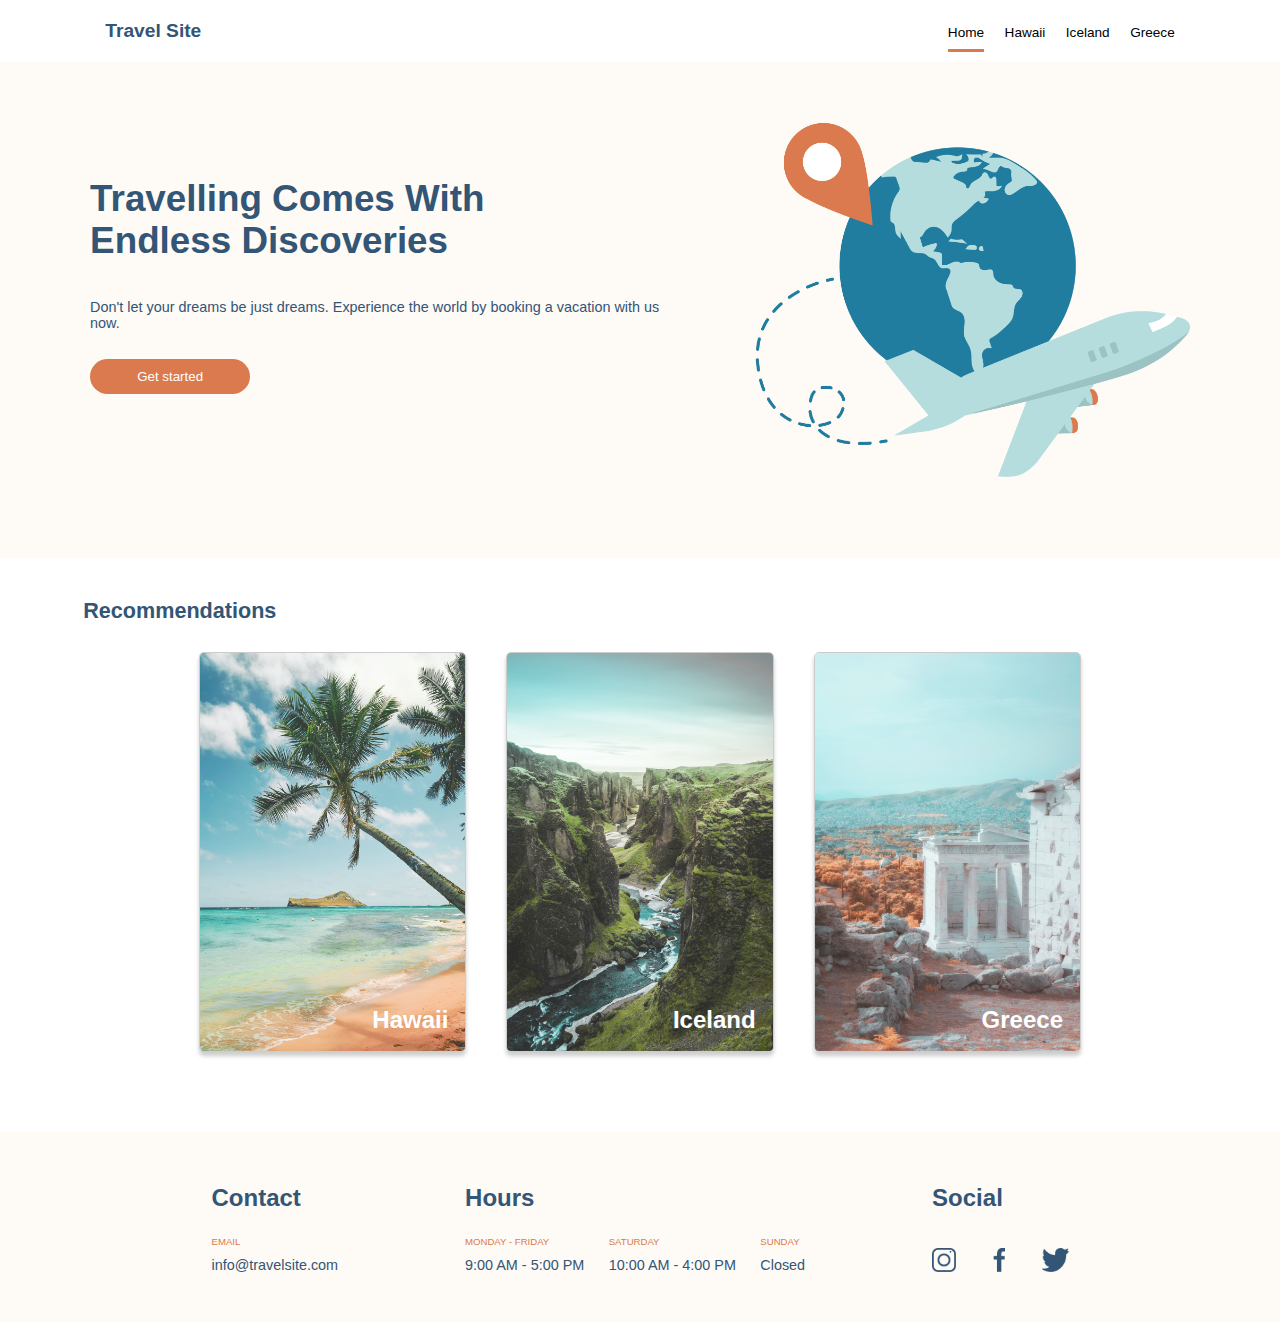
==== index.html @ 486fa725 "removed _blank from get started button" ====
<!DOCTYPE html>
<html lang="en">
    <head>
        <meta charset="UTF-8">
        <meta name="viewport" content="width=device-width, initial-scale=1.0">
        <link href="https://fonts.googleapis.com/css2?family=Open+Sans:ital,wght@0,300;0,400;0,600;0,700;1,400&display=swap" rel="stylesheet"> <!--ASK ABOUT THIS. WHAT IS IT? DO I NEED TO CHNAGE THIS FOR THE TRAVEL SITE -->
        <title>Home Page</title>
        <link rel="stylesheet" type="text/css" href="css/global.css">
        <link rel="stylesheet" type="text/css" href="css/main.css">
    </head>
    <body>
        <header class="header-page">
            <a href="index.html" class="header-page__link">
                <h3 class="header-page__link__title">Travel Site</h3>
            </a>
            <nav>                 
                <ul>
                    <li class="header-page__navigation--box header-page__navigation__alignment--home header-page__navigation__link--current-site">       <!--Creates container to distribute nav links by inline-blocks-->
                        <a class="header-page__navigation__link" href="index.html">Home</a>
                    </li>
                    <li class="header-page__navigation--box">                       <!--Creates container to distribute nav links by inline-blocks-->
                        <a class="header-page__navigation__link" href="pages/hawaii.html">Hawaii</a>
                    </li>
                    <li class="header-page__navigation--box">                       <!--Creates container to distribute nav links by inline-blocks-->
                        <a class="header-page__navigation__link" href="pages/iceland.html">Iceland</a>
                    </li>
                    <li class="header-page__navigation--box header-page__navigation__alignment--greece">     <!--Creates container to distribute nav links by inline-blocks-->
                        <a class="header-page__navigation__link" href="pages/greece.html">Greece</a>
                    </li>
                </ul>
            </nav>
        </header>
        <main>
            <div class="hero">
                <div class="hero__container-text">  <!--CONFIRM IF THIS IS VALID FOR "TEXT CONTENT MUST BE LEFT ALIGNED*/-->
                    <h1 class="hero__container-text__title">Travelling Comes With Endless Discoveries</h1>
                    <p class="hero__container-text__paragraph">Don't let your dreams be just dreams. Experience the world by booking a vacation with us now.</p>
                    <a href="pages/registration.html">
                        <button class="hero__container-text__button" type="button">Get started</button>
                    </a>
                </div>
                <img src="assets/Images/hero.png" class="hero__container-image--airplane" alt="hero-airplane-image">
            </div>
            <div class="recommendations">
                <h2 class="recommendations__title">Recommendations</h2>
                <div class="recommendations__destinations"> <!--Creates container to store destinations cards-->
                    <a class="recommendations__destinations__link" href="pages/hawaii.html">
                        <div class="recommendations__destinations__card">
                            <p class="recommendations__destinations__card__text">Hawaii</p>
                            <img src="assets/Images/hawaii.jpg" class="recommendations__destinations__card__image" alt="hawaii-image">             
                        </div>
                    </a>        
                    <a class="recommendations__destinations__link" href="pages/iceland.html">
                        <div class="recommendations__destinations__card">
                            <p class="recommendations__destinations__card__text">Iceland</p>
                            <img src="assets/Images/iceland.jpg" class="recommendations__destinations__card__image" alt="iceland-image">
                        </div>
                    </a>      
                    <a class="recommendations__destinations__link" href="pages/greece.html">      
                        <div class="recommendations__destinations__card">             
                            <p class="recommendations__destinations__card__text">Greece</p>      
                            <img src="assets/Images/greece.jpg" class="recommendations__destinations__card__image" alt="greece-image">
                        </div>
                    </a>  
                </div>
            </div>
        </main>
        <footer class="footer-page">
            <div class="footer-page__box--contact"> <!--Creates container to distribute infomration-->
                <h2 class="footer-page__title">Contact</h2>
                <h3 class="footer-page__subtitle">EMAIL</h3>
                <p class="footer-page__paragraph">info@travelsite.com</p>
            </div>
            <div class="footer-page__box--hours">   <!--Creates container to distribute information-->
                <h2 class="footer-page__title">Hours</h2>
                <div class="footer-page__box--date-and-time--allignment">   <!--Creates subcontainer to distribute information by inline-blocks-->
                    <h3 class="footer-page__subtitle">MONDAY - FRIDAY</h3>
                    <p class="footer-page__paragraph">9:00 AM - 5:00 PM</p>
                </div>
                <div class="footer-page__box--date-and-time">               <!--Creates subcontainer to distribute information by inline-blocks-->
                    <h3 class="footer-page__subtitle">SATURDAY</h3>
                    <p class="footer-page__paragraph">10:00 AM - 4:00 PM</p>
                </div>
                <div class="footer-page__box--date-and-time--allignment">   <!--Creates subcontainer to distribute information by inline-blocks-->
                    <h3 class="footer-page__subtitle">SUNDAY</h3>
                    <p class="footer-page__paragraph">Closed</p>
                </div>
            </div>
            <div class="footer-page__box--social">  <!--Creates container to distribute information-->
                <h2 class="footer-page__title">Social</h2>
                <a class="footer-page__box--social__link" href="https://www.instagram.com" target="_blank">
                    <img src="assets/Icons/icon-instagram.png" class="footer-page__logo" alt="instagram-logo">
                </a>
                <a class="footer-page__box--social__link" href="https://www.facebook.com" target="_blank">
                    <img src="assets/Icons/icon-facebook.png" class="footer-page__logo" alt="facebook-logo">
                </a>
                <a class="footer-page__box--social__link" href="https://x.com" target="_blank">
                    <img src="assets/Icons/icon-twitter.png" class="footer-page__logo" alt="twitter-logo">
                </a>
            </div>
        </footer>
    </body>
</html>
---- css/global.css ----
body {
    font-family: Verdana, Geneva, Tahoma, sans-serif; /*ASK IF THIS IS THE CORRECT FONT*/
}
---- css/main.css ----
* {
    box-sizing: border-box;
    margin: 0rem;
    padding: 0rem;
}
/*ASK IF I CAN INCLUDE HEADER AND FOOTER IN GLOBAL CSS*/
/*ASK ABOUT FONT, SHOULD I GO TO GGOLE FONT AND GET IT FROM THERE_ OR USE THE ONE IN GLOBAL (SHOW). ASK IF THIS IS WHAT THEY MEAN FOR FIX AT THE TOP OF THE PAGE. DO NOT USE FLOAT*/
.header-page {
    display: flex;
    justify-content: space-around;
    background-color: #FFFFFF;
    align-items: baseline;
    margin: 1.25em 1.25em 0.625em 1.25em; /*Customized margin applied to match display as Mock document*/
}

.header-page__link {
    text-decoration: none;
}

.header-page__link__title {
    font-size: 1.20rem;
    color: #335576;
    margin-right: 30em; /*Customized margin applied to obtain spacing between nav section (in the middle between logo ("Travel Site" and nav), this to macth Mock document display*/
}

.header-page__navigation--box {
    display: inline-block;
    margin: 0em 0.5em;  /*Adds spacing between nav links */
    padding-bottom: 0.50em; /*Generates bottom spacing between current page and underlined */
}

.header-page__navigation__alignment--home {
    margin-left: 0em;   /*Removes margin of "home" link, in the nav section, to align nav section to the left*/
}

.header-page__navigation__link--current-site {
    border-bottom: 0.2rem solid  #DB7A4E;
}

.header-page__navigation__alignment--greece {
    margin-right: 0em; /*Removed margin of "Greece" link, in the nav section, to align nav section to the right*/
}

.header-page__navigation__link {
    text-decoration: none;
    color: black;
    font-size: 0.85rem;
}

.hero {
    width: 100%;
    background-color: #FEFAF5;
    display: flex;
    justify-content: space-around;
    padding: 2em 3.25em 5em 3.25em; /*Fixed margin to match display hero section layout as in the Mock doc*/
}

.hero__container-text {
    align-self: center;
    text-align: left; /*CONFIRM IF THIS IS VALID FOR "TEXT CONTENT MUST BE LEFT ALIGNED*/
}

.hero__container-text__title {
    color: #335576;
    font-size: 2.30rem;
    width: 40vw;
    padding-bottom: 1em;
}

.hero__container-text__paragraph {
    color: #335576;
    padding-bottom: 2em;
    width: 46vw;
    font-size: 0.9rem;
}

/*WHY IS BUTTON NOT USING INHERIT FONT-FAMILY*/
.hero__container-text__button {
    background-color: #DB7A4E;
    color:  #FFFFFF;
    width: 10rem;
    padding: 0.75em;
    font-family: inherit;
    border: none;
    border-radius: 1.875rem;
}

.hero__container-image--airplane {
    padding-top: 1.25em;    /*padding added to match display layout as the Mock doc*/
    height: 24rem;
}

button:hover {
    cursor: pointer;
}

.recommendations {
    background-color: #FFFFFF;
    padding: 1.25em;
    margin: 1.25em;
}

.recommendations__title {
    margin-left: 2em;
    color: #335576;
    font-size: 1.35rem;
}

.recommendations__destinations {
    display: flex;
    justify-content: center;
    padding: 0.5em 0em 1.25em 0em;   /*Fixed padding to match layout as in the Mock doc*/
}

.recommendations__destinations__link {
    margin: 1.25em; /*adds a margin around the images, and to make the image link exclusively clickable in the image, and not the surroundings outside of the image*/
}
.recommendations__destinations__card {
    display: flex;
    align-items: flex-end;
    justify-content: flex-end;
    position: relative;
}

.recommendations__destinations__card__text {
   position: absolute;
   color: #FFFFFF;
   padding: 0.75em;
   font-size: 1.5rem; 
   font-weight: 700;
}

.recommendations__destinations__card__image {
    height: 25rem;
    border-radius: 0.3125rem;
    border: 0.0625rem solid rgba(0, 0, 0, 0.2);
    box-shadow: 0rem 0.25rem 0.25rem rgba(0, 0, 0, 0.2);
}

.footer-page {
    background-color: #FEFAF5;
    display: flex;
    justify-content: space-around;
}

.footer-page__box--contact {
    padding: 1.75em 0em 1.75em 4.75em;  /*Customized padding to match footer display as in the Mock document*/
    margin-left: 4.5em;
}

.footer-page__box--hours {
    padding: 1.75em 0em;
}

.footer-page__box--social {
    padding: 1.75em 2.75em 1.75em 0em;  /*Customized padding to match footer display as in the Mock document*/
    margin-right: 4.5em;
}

.footer-page__box--date-and-time--allignment{
    display: inline-block; 
} 


.footer-page__box--date-and-time {
    display: inline-block;
    padding: 0em 1.25em;
}

.footer-page__title {
    color: #335576;
    padding: 1em 1em 1em 0em;
}

.footer-page__subtitle {
    color: #DB7A4E;
    font-size: 0.6rem;
    font-weight: 500;
    padding-bottom: 1em;
}

.footer-page__paragraph {
    color: #335576;
    font-size: 0.9rem;
    padding-bottom: 1.50em; /*Customized padding to match display as in the Mock document adding precise padding bottom*/
}

.footer-page__box--social__link{
    text-decoration: none;
}

.footer-page__logo{
    height: 1.5rem;
    margin-top: 0.75em;
    margin-right: 2em;
}
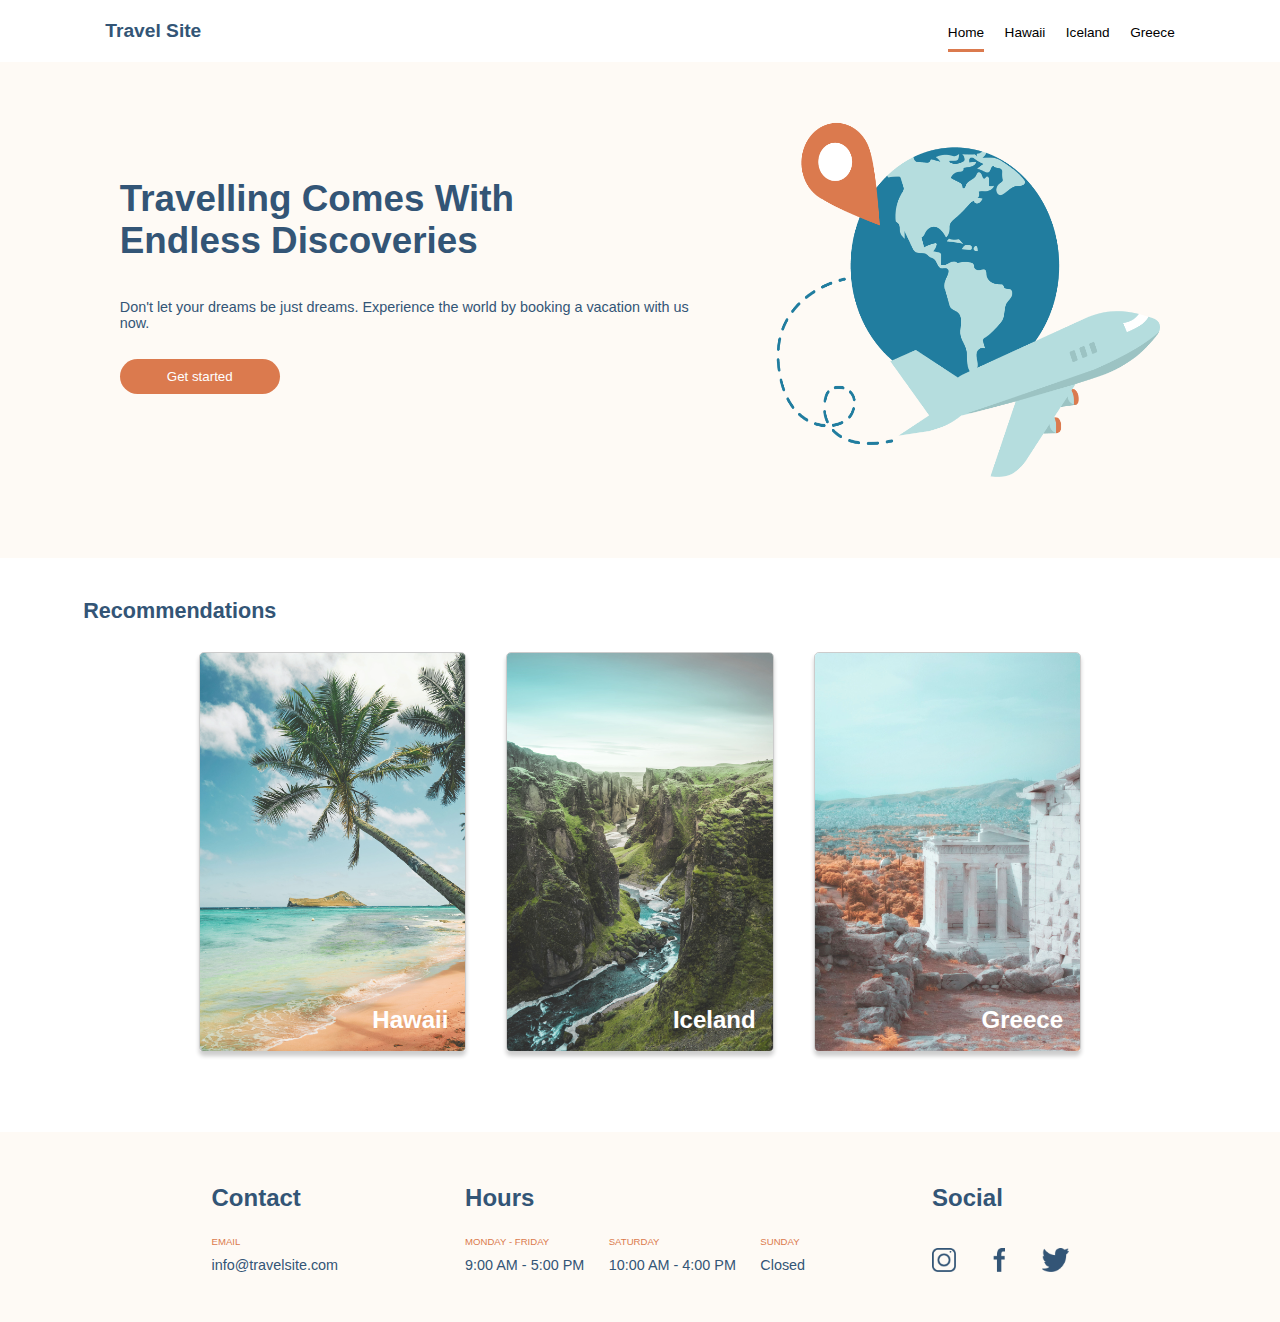
==== commit bccc0415: "SASS files created and started to add responsive design" ====
--- a/index.html
+++ b/index.html
@@ -3,10 +3,8 @@
     <head>
         <meta charset="UTF-8">
         <meta name="viewport" content="width=device-width, initial-scale=1.0">
-        <link href="https://fonts.googleapis.com/css2?family=Open+Sans:ital,wght@0,300;0,400;0,600;0,700;1,400&display=swap" rel="stylesheet"> <!--ASK ABOUT THIS. WHAT IS IT? DO I NEED TO CHNAGE THIS FOR THE TRAVEL SITE -->
         <title>Home Page</title>
-        <link rel="stylesheet" type="text/css" href="css/global.css">
-        <link rel="stylesheet" type="text/css" href="css/main.css">
+        <link rel="stylesheet" type="text/css" href="scss/main.css">
     </head>
     <body>
         <header class="header-page">
--- a/scss/main.css
+++ b/scss/main.css
@@ -0,0 +1,280 @@
+* {
+  box-sizing: border-box;
+  margin: 0rem;
+  padding: 0rem;
+}
+
+body {
+  font-family: Verdana, Geneva, Tahoma, sans-serif; /*ASK IF THIS IS THE CORRECT FONT*/
+}
+
+.header-page {
+  display: flex;
+  justify-content: space-around;
+  background-color: #FFFFFF;
+  align-items: baseline;
+  margin: 1.25em 1.25em 0.625em 1.25em; /*Customized margin applied to match display as Mock document*/
+}
+
+.header-page__link {
+  text-decoration: none;
+}
+
+@media (min-width: 768px) {
+  .header-page__link__title {
+    font-size: 1.5rem;
+    color: #335576;
+    margin-right: 10em; /*Customized margin applied to obtain spacing between nav section (in the middle between logo ("Travel Site" and nav), this to macth Mock document display*/
+  }
+}
+@media (min-width: 1280px) {
+  .header-page__link__title {
+    font-size: 1.2rem;
+    color: #335576;
+    margin-right: 30em; /*Customized margin applied to obtain spacing between nav section (in the middle between logo ("Travel Site" and nav), this to macth Mock document display*/
+  }
+}
+@media (min-width: 768px) {
+  .header-page__navigation--box {
+    display: inline-block;
+    margin: 0em 0.25em; /*Adds spacing between nav links */
+    padding-bottom: 0.5em; /*Generates bottom spacing between current page and underlined */
+  }
+}
+@media (min-width: 1280px) {
+  .header-page__navigation--box {
+    display: inline-block;
+    margin: 0em 0.5em; /*Adds spacing between nav links */
+    padding-bottom: 0.5em; /*Generates bottom spacing between current page and underlined */
+  }
+}
+.header-page__navigation__alignment--home {
+  margin-left: 0em; /*Removes margin of "home" link, in the nav section, to align nav section to the left*/
+}
+
+.header-page__navigation__link--current-site {
+  border-bottom: 0.2rem solid #DB7A4E;
+}
+
+.header-page__navigation__alignment--greece {
+  margin-right: 0em; /*Removed margin of "Greece" link, in the nav section, to align nav section to the right*/
+}
+
+@media (min-width: 768px) {
+  .header-page__navigation__link {
+    text-decoration: none;
+    color: black;
+    font-size: 1rem;
+  }
+}
+@media (min-width: 1280px) {
+  .header-page__navigation__link {
+    text-decoration: none;
+    color: black;
+    font-size: 0.85rem;
+  }
+}
+.header-page__navigation__link:hover {
+  border-bottom: 0.2rem solid rgb(137, 137, 204);
+  padding-bottom: 0.5em;
+}
+
+.footer-page {
+  background-color: #FEFAF5;
+  display: flex;
+  justify-content: space-around;
+}
+
+.footer-page__box--contact {
+  padding: 1.75em 0em 1.75em 4.75em; /*Customized padding to match footer display as in the Mock document*/
+  margin-left: 4.5em;
+}
+
+.footer-page__box--hours {
+  padding: 1.75em 0em;
+}
+
+.footer-page__box--social {
+  padding: 1.75em 2.75em 1.75em 0em; /*Customized padding to match footer display as in the Mock document*/
+  margin-right: 4.5em;
+}
+
+.footer-page__box--date-and-time--allignment {
+  display: inline-block;
+}
+
+.footer-page__box--date-and-time {
+  display: inline-block;
+  padding: 0em 1.25em;
+}
+
+.footer-page__title {
+  color: #335576;
+  padding: 1em 1em 1em 0em;
+}
+
+.footer-page__subtitle {
+  color: #DB7A4E;
+  font-size: 0.6rem;
+  font-weight: 500;
+  padding-bottom: 1em;
+}
+
+.footer-page__paragraph {
+  color: #335576;
+  font-size: 0.9rem;
+  padding-bottom: 1.5em; /*Customized padding to match display as in the Mock document adding precise padding bottom*/
+}
+
+.footer-page__box--social__link {
+  text-decoration: none;
+}
+
+.footer-page__logo {
+  height: 1.5rem;
+  margin-top: 0.75em;
+  margin-right: 2em;
+}
+
+/*Removes margin, and padding from the body around website, applied to match display from Mock docuemnt*/
+/*Added box-sizing: border-box, to prevent main containers, and elements, lose consistent measurements.*/
+* {
+  box-sizing: border-box;
+  margin: 0rem;
+  padding: 0rem;
+}
+
+.hero {
+  width: 100%;
+  background-color: #FEFAF5;
+  display: flex;
+  justify-content: space-around;
+  padding: 2em 3.25em 5em 3.25em; /*Fixed margin to match display hero section layout as in the Mock doc*/
+}
+@media (min-width: 768px) {
+  .hero {
+    flex-direction: row;
+    flex-wrap: wrap;
+    justify-content: space-evenly;
+    align-content: space-evenly;
+  }
+}
+.hero__container-text {
+  align-self: center;
+  text-align: left;
+}
+@media (min-width: 768px) {
+  .hero__container-text__title {
+    color: #335576;
+    font-size: 3rem;
+    width: 40vw;
+    padding-bottom: 1em;
+  }
+}
+@media (min-width: 768px) and (min-width: 1280px) {
+  .hero__container-text__title {
+    color: #335576;
+    font-size: 2.3rem;
+    width: 40vw;
+    padding-bottom: 1em;
+  }
+}
+
+.hero__container-text__paragraph {
+  color: #335576;
+  padding-bottom: 2em;
+  width: 46vw;
+  font-size: 0.9rem;
+}
+
+/*WHY IS BUTTON NOT USING INHERIT FONT-FAMILY*/
+.hero__container-text__button {
+  background-color: #DB7A4E;
+  color: #FFFFFF;
+  width: 10rem;
+  padding: 0.75em;
+  font-family: inherit;
+  border: none;
+  border-radius: 1.875rem;
+}
+
+button:hover {
+  cursor: pointer;
+}
+
+@media (min-width: 768px) {
+  .hero__container-image--airplane {
+    padding-top: 1.25em; /*padding added to match display layout as the Mock doc*/
+    width: 24rem;
+  }
+}
+@media (min-width: 1280px) {
+  .hero__container-image--airplane {
+    padding-top: 1.25em; /*padding added to match display layout as the Mock doc*/
+    height: 24rem;
+  }
+}
+.recommendations {
+  background-color: #FFFFFF;
+  padding: 1.25em;
+  margin: 1.25em;
+}
+
+.recommendations__title {
+  margin-left: 2em;
+  color: #335576;
+  font-size: 1.35rem;
+}
+
+.recommendations__destinations {
+  display: flex;
+  justify-content: center;
+  padding: 0.5em 0em 1.25em 0em; /*Fixed padding to match layout as in the Mock doc*/
+}
+
+@media (min-width: 768px) {
+  .recommendations__destinations__link {
+    margin: 0.5em; /*adds a margin around the images, and to make the image link exclusively clickable in the image, and not the surroundings outside of the image*/
+  }
+}
+@media (min-width: 1280px) {
+  .recommendations__destinations__link {
+    margin: 1.25em; /*adds a margin around the images, and to make the image link exclusively clickable in the image, and not the surroundings outside of the image*/
+  }
+}
+.recommendations__destinations__card {
+  display: flex;
+  align-items: flex-end;
+  justify-content: flex-end;
+  position: relative;
+}
+
+.recommendations__destinations__card__text {
+  position: absolute;
+  color: #FFFFFF;
+  padding: 0.75em;
+  font-size: 1.5rem;
+  font-weight: 700;
+}
+
+@media (min-width: 768px) {
+  .recommendations__destinations__card__image {
+    height: 40vmin;
+    border-radius: 0.3125rem;
+    border: 0.0625rem solid rgba(0, 0, 0, 0.2);
+    box-shadow: 0rem 0.25rem 0.25rem rgba(0, 0, 0, 0.2);
+  }
+}
+@media (min-width: 1280px) {
+  .recommendations__destinations__card__image {
+    height: 25rem;
+    border-radius: 0.3125rem;
+    border: 0.0625rem solid rgba(0, 0, 0, 0.2);
+    box-shadow: 0rem 0.25rem 0.25rem rgba(0, 0, 0, 0.2);
+  }
+}
+/*ASK IF THEY WILL ACCEPT THIS ANIMATION*/
+.recommendations__destinations__link:hover {
+  border-radius: 0.3125rem;
+  box-shadow: 1rem 1rem 1rem rgba(96, 143, 87, 0.7);
+}/*# sourceMappingURL=main.css.map */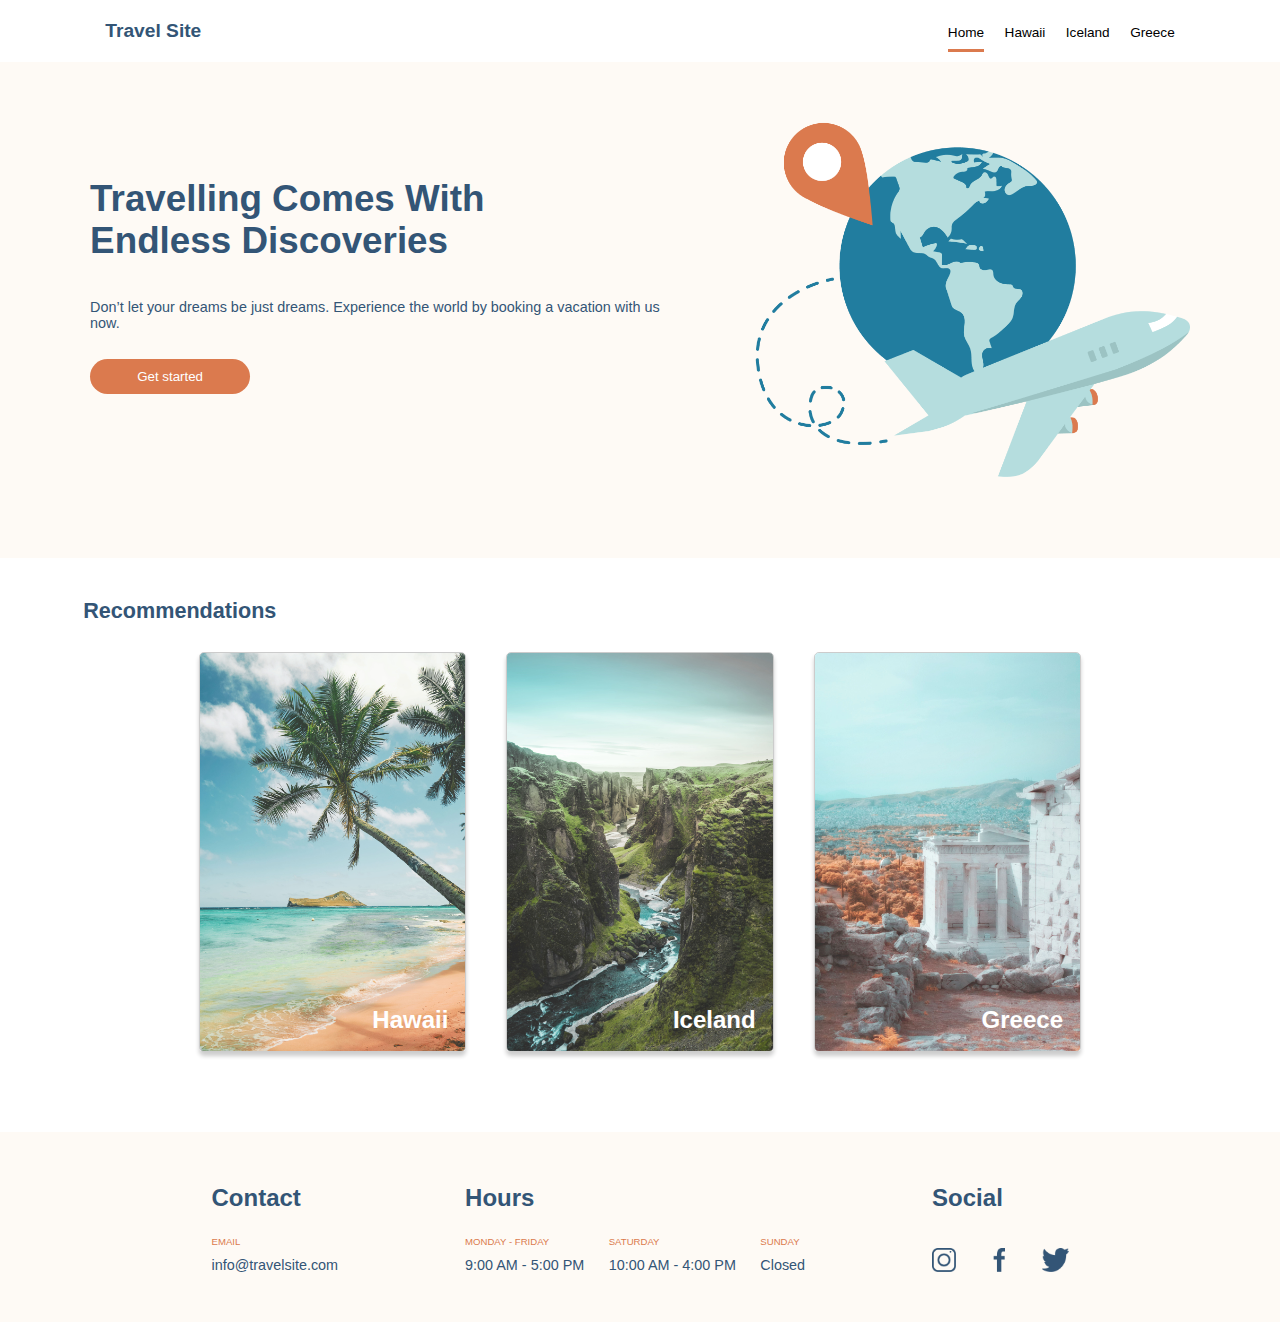
==== commit 043b50e9: "converted main css to sass" ====
--- a/index.html
+++ b/index.html
@@ -32,7 +32,7 @@
             <div class="hero">
                 <div class="hero__container-text">  <!--CONFIRM IF THIS IS VALID FOR "TEXT CONTENT MUST BE LEFT ALIGNED*/-->
                     <h1 class="hero__container-text__title">Travelling Comes With Endless Discoveries</h1>
-                    <p class="hero__container-text__paragraph">Don't let your dreams be just dreams. Experience the world by booking a vacation with us now.</p>
+                    <p class="hero__container-text__paragraph">Don’t let your dreams be just dreams. Experience the world by booking a vacation with us now.</p>
                     <a href="pages/registration.html">
                         <button class="hero__container-text__button" type="button">Get started</button>
                     </a>
--- a/scss/main.css
+++ b/scss/main.css
@@ -136,27 +136,29 @@
   margin-right: 2em;
 }
 
-/*Removes margin, and padding from the body around website, applied to match display from Mock docuemnt*/
-/*Added box-sizing: border-box, to prevent main containers, and elements, lose consistent measurements.*/
-* {
-  box-sizing: border-box;
-  margin: 0rem;
-  padding: 0rem;
+button:hover {
+  cursor: pointer;
+}
+
+.recommendations__destinations__link:hover {
+  border-radius: 0.3125rem;
+  box-shadow: 1rem 1rem 1rem rgba(96, 143, 87, 0.7);
 }
 
 .hero {
   width: 100%;
   background-color: #FEFAF5;
-  display: flex;
-  justify-content: space-around;
   padding: 2em 3.25em 5em 3.25em; /*Fixed margin to match display hero section layout as in the Mock doc*/
 }
 @media (min-width: 768px) {
   .hero {
-    flex-direction: row;
-    flex-wrap: wrap;
-    justify-content: space-evenly;
-    align-content: space-evenly;
+    display: block;
+  }
+}
+@media (min-width: 1280px) {
+  .hero {
+    display: flex;
+    justify-content: space-around;
   }
 }
 .hero__container-text {
@@ -164,30 +166,55 @@
   text-align: left;
 }
 @media (min-width: 768px) {
+  .hero__container-text {
+    display: flex;
+    flex-direction: column;
+    align-items: center;
+  }
+}
+@media (min-width: 1280px) {
+  .hero__container-text {
+    display: block; /*Included to prevent desktop view inherit display: flex*/
+  }
+}
+.hero__container-text__title {
+  color: #335576;
+}
+@media (min-width: 768px) {
   .hero__container-text__title {
-    color: #335576;
-    font-size: 3rem;
-    width: 40vw;
-    padding-bottom: 1em;
-  }
-}
-@media (min-width: 768px) and (min-width: 1280px) {
+    font-size: 2.8rem;
+    width: 70vw;
+    text-align: center;
+    padding-bottom: 0.5em;
+  }
+}
+@media (min-width: 1280px) {
   .hero__container-text__title {
-    color: #335576;
     font-size: 2.3rem;
     width: 40vw;
+    text-align: left;
     padding-bottom: 1em;
   }
 }
-
 .hero__container-text__paragraph {
   color: #335576;
-  padding-bottom: 2em;
-  width: 46vw;
-  font-size: 0.9rem;
-}
-
-/*WHY IS BUTTON NOT USING INHERIT FONT-FAMILY*/
+}
+@media (min-width: 768px) {
+  .hero__container-text__paragraph {
+    width: 46vw;
+    font-size: 1.25rem;
+    text-align: center;
+    padding-bottom: 0.75em;
+  }
+}
+@media (min-width: 1280px) {
+  .hero__container-text__paragraph {
+    width: 46vw;
+    font-size: 0.9rem;
+    text-align: left;
+    padding-bottom: 2em;
+  }
+}
 .hero__container-text__button {
   background-color: #DB7A4E;
   color: #FFFFFF;
@@ -197,41 +224,72 @@
   border: none;
   border-radius: 1.875rem;
 }
-
-button:hover {
-  cursor: pointer;
-}
-
+@media (min-width: 768px) {
+  .hero__container-text__button {
+    font-size: 1.25rem;
+  }
+}
+@media (min-width: 1280px) {
+  .hero__container-text__button {
+    font-size: 0.833rem;
+  }
+}
+.hero__container-image--airplane {
+  padding-top: 1.25em; /*padding added to match display layout as the Mock doc*/
+}
 @media (min-width: 768px) {
   .hero__container-image--airplane {
-    padding-top: 1.25em; /*padding added to match display layout as the Mock doc*/
-    width: 24rem;
+    height: 29rem;
+    display: block;
+    margin-left: auto;
+    margin-right: auto; /*Centers image when Tablet responsive design is applied*/
   }
 }
 @media (min-width: 1280px) {
   .hero__container-image--airplane {
-    padding-top: 1.25em; /*padding added to match display layout as the Mock doc*/
     height: 24rem;
-  }
-}
+    margin-left: 0em;
+    margin-right: 0em; /*used to align image layout to Mock document*/
+  }
+}
+
 .recommendations {
   background-color: #FFFFFF;
   padding: 1.25em;
   margin: 1.25em;
 }
-
 .recommendations__title {
-  margin-left: 2em;
-  color: #335576;
-  font-size: 1.35rem;
-}
-
-.recommendations__destinations {
-  display: flex;
-  justify-content: center;
-  padding: 0.5em 0em 1.25em 0em; /*Fixed padding to match layout as in the Mock doc*/
-}
-
+  color: #335576;
+}
+@media (min-width: 768px) {
+  .recommendations__title {
+    font-size: 2rem;
+    text-align: center;
+    margin-left: 0em;
+  }
+}
+@media (min-width: 1280px) {
+  .recommendations__title {
+    font-size: 1.35rem;
+    text-align: left;
+    margin-left: 2em;
+  }
+}
+@media (min-width: 768px) {
+  .recommendations__destinations {
+    display: flex;
+    flex-direction: column;
+    align-items: center;
+  }
+}
+@media (min-width: 1280px) {
+  .recommendations__destinations {
+    display: flex;
+    justify-content: center;
+    flex-direction: row;
+    padding: 0.5em 0em 1.25em 0em; /*Fixed padding to match layout as in the Mock doc*/
+  }
+}
 @media (min-width: 768px) {
   .recommendations__destinations__link {
     margin: 0.5em; /*adds a margin around the images, and to make the image link exclusively clickable in the image, and not the surroundings outside of the image*/
@@ -248,7 +306,6 @@
   justify-content: flex-end;
   position: relative;
 }
-
 .recommendations__destinations__card__text {
   position: absolute;
   color: #FFFFFF;
@@ -256,25 +313,18 @@
   font-size: 1.5rem;
   font-weight: 700;
 }
-
+.recommendations__destinations__card__image {
+  border-radius: 0.3125rem;
+  border: 0.0625rem solid rgba(0, 0, 0, 0.2);
+  box-shadow: 0rem 0.25rem 0.25rem rgba(0, 0, 0, 0.2);
+}
 @media (min-width: 768px) {
   .recommendations__destinations__card__image {
-    height: 40vmin;
-    border-radius: 0.3125rem;
-    border: 0.0625rem solid rgba(0, 0, 0, 0.2);
-    box-shadow: 0rem 0.25rem 0.25rem rgba(0, 0, 0, 0.2);
+    height: 50vmax;
   }
 }
 @media (min-width: 1280px) {
   .recommendations__destinations__card__image {
     height: 25rem;
-    border-radius: 0.3125rem;
-    border: 0.0625rem solid rgba(0, 0, 0, 0.2);
-    box-shadow: 0rem 0.25rem 0.25rem rgba(0, 0, 0, 0.2);
-  }
-}
-/*ASK IF THEY WILL ACCEPT THIS ANIMATION*/
-.recommendations__destinations__link:hover {
-  border-radius: 0.3125rem;
-  box-shadow: 1rem 1rem 1rem rgba(96, 143, 87, 0.7);
+  }
 }/*# sourceMappingURL=main.css.map */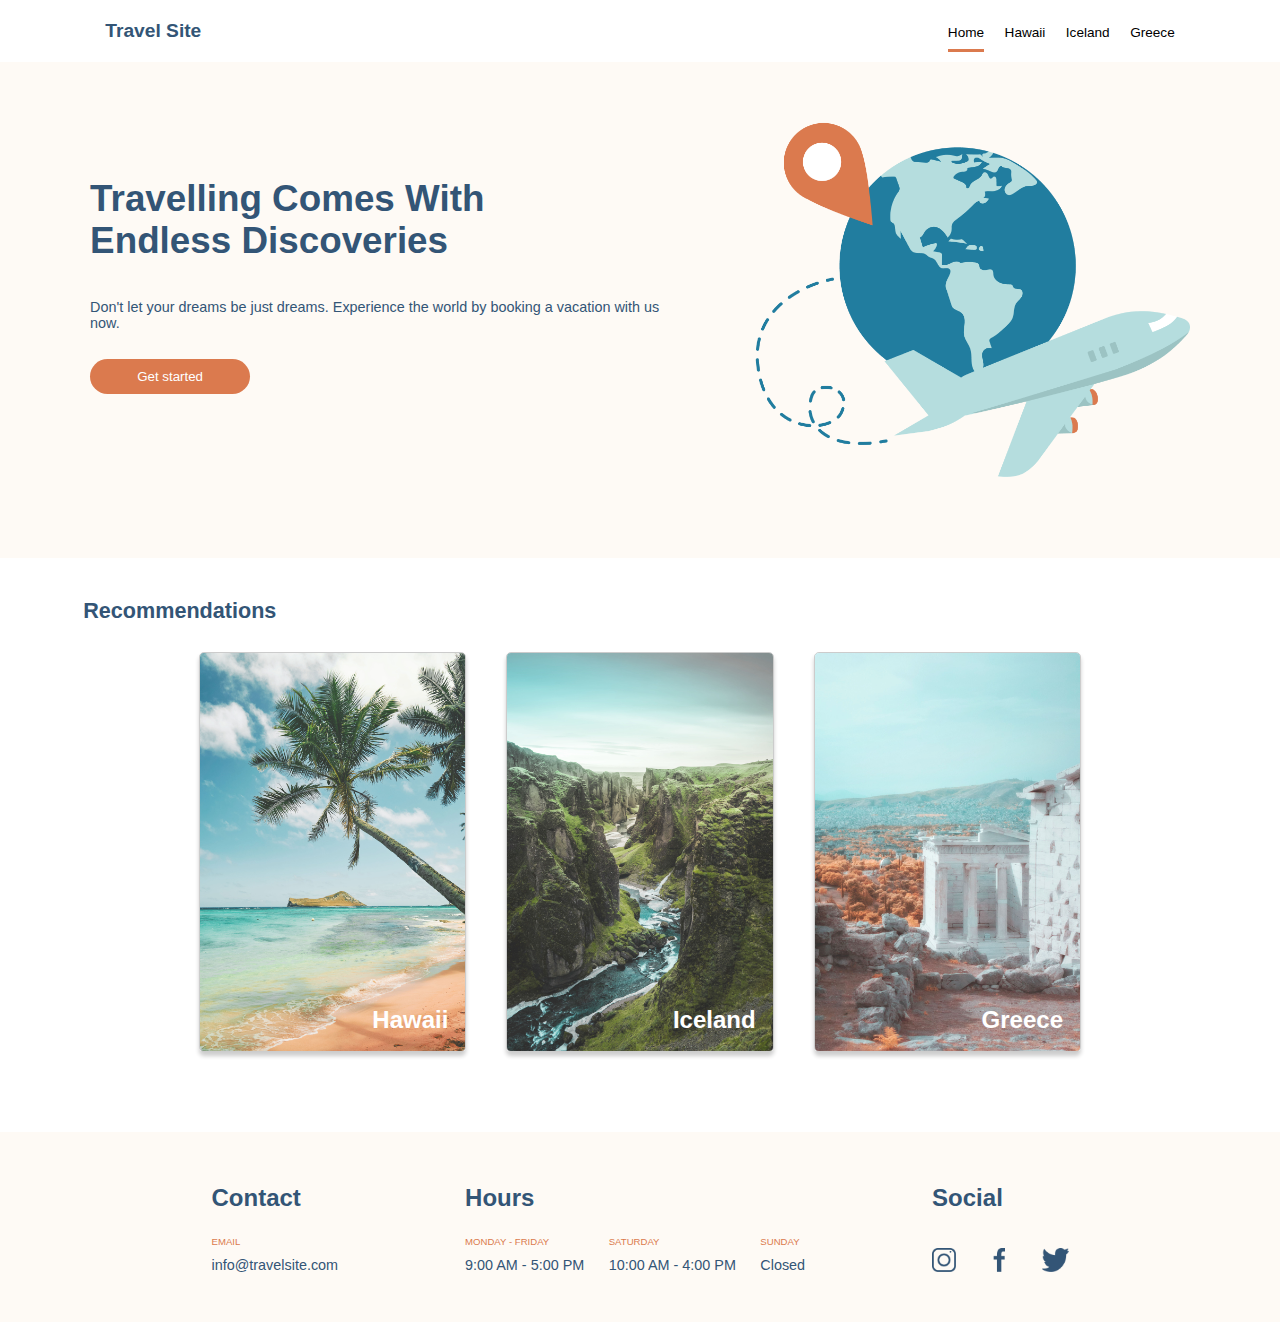
==== commit 9b89fe08: "global css has been translated to scss" ====
--- a/index.html
+++ b/index.html
@@ -13,16 +13,16 @@
             </a>
             <nav>                 
                 <ul>
-                    <li class="header-page__navigation--box header-page__navigation__alignment--home header-page__navigation__link--current-site">       <!--Creates container to distribute nav links by inline-blocks-->
+                    <li class="header-page__navigation header-page__navigation__alignment--home header-page__navigation--current-site">       <!--Creates container to distribute nav links by inline-blocks-->
                         <a class="header-page__navigation__link" href="index.html">Home</a>
                     </li>
-                    <li class="header-page__navigation--box">                       <!--Creates container to distribute nav links by inline-blocks-->
+                    <li class="header-page__navigation">                       <!--Creates container to distribute nav links by inline-blocks-->
                         <a class="header-page__navigation__link" href="pages/hawaii.html">Hawaii</a>
                     </li>
-                    <li class="header-page__navigation--box">                       <!--Creates container to distribute nav links by inline-blocks-->
+                    <li class="header-page__navigation">                       <!--Creates container to distribute nav links by inline-blocks-->
                         <a class="header-page__navigation__link" href="pages/iceland.html">Iceland</a>
                     </li>
-                    <li class="header-page__navigation--box header-page__navigation__alignment--greece">     <!--Creates container to distribute nav links by inline-blocks-->
+                    <li class="header-page__navigation header-page__navigation__alignment--greece">     <!--Creates container to distribute nav links by inline-blocks-->
                         <a class="header-page__navigation__link" href="pages/greece.html">Greece</a>
                     </li>
                 </ul>
@@ -32,7 +32,7 @@
             <div class="hero">
                 <div class="hero__container-text">  <!--CONFIRM IF THIS IS VALID FOR "TEXT CONTENT MUST BE LEFT ALIGNED*/-->
                     <h1 class="hero__container-text__title">Travelling Comes With Endless Discoveries</h1>
-                    <p class="hero__container-text__paragraph">Don’t let your dreams be just dreams. Experience the world by booking a vacation with us now.</p>
+                    <p class="hero__container-text__paragraph">Don't let your dreams be just dreams. Experience the world by booking a vacation with us now.</p>
                     <a href="pages/registration.html">
                         <button class="hero__container-text__button" type="button">Get started</button>
                     </a>
@@ -71,28 +71,28 @@
             </div>
             <div class="footer-page__box--hours">   <!--Creates container to distribute information-->
                 <h2 class="footer-page__title">Hours</h2>
-                <div class="footer-page__box--date-and-time--allignment">   <!--Creates subcontainer to distribute information by inline-blocks-->
+                <div class="footer-page__box--date">   <!--Creates subcontainer to distribute information by inline-blocks-->
                     <h3 class="footer-page__subtitle">MONDAY - FRIDAY</h3>
                     <p class="footer-page__paragraph">9:00 AM - 5:00 PM</p>
                 </div>
-                <div class="footer-page__box--date-and-time">               <!--Creates subcontainer to distribute information by inline-blocks-->
+                <div class="footer-page__box--date-alignment">               <!--Creates subcontainer to distribute information by inline-blocks-->
                     <h3 class="footer-page__subtitle">SATURDAY</h3>
                     <p class="footer-page__paragraph">10:00 AM - 4:00 PM</p>
                 </div>
-                <div class="footer-page__box--date-and-time--allignment">   <!--Creates subcontainer to distribute information by inline-blocks-->
+                <div class="footer-page__box--date">   <!--Creates subcontainer to distribute information by inline-blocks-->
                     <h3 class="footer-page__subtitle">SUNDAY</h3>
                     <p class="footer-page__paragraph">Closed</p>
                 </div>
             </div>
             <div class="footer-page__box--social">  <!--Creates container to distribute information-->
                 <h2 class="footer-page__title">Social</h2>
-                <a class="footer-page__box--social__link" href="https://www.instagram.com" target="_blank">
+                <a class="footer-page__box--social-link" href="https://www.instagram.com" target="_blank">
                     <img src="assets/Icons/icon-instagram.png" class="footer-page__logo" alt="instagram-logo">
                 </a>
-                <a class="footer-page__box--social__link" href="https://www.facebook.com" target="_blank">
+                <a class="footer-page__box--social-link" href="https://www.facebook.com" target="_blank">
                     <img src="assets/Icons/icon-facebook.png" class="footer-page__logo" alt="facebook-logo">
                 </a>
-                <a class="footer-page__box--social__link" href="https://x.com" target="_blank">
+                <a class="footer-page__box--social-link" href="https://x.com" target="_blank">
                     <img src="assets/Icons/icon-twitter.png" class="footer-page__logo" alt="twitter-logo">
                 </a>
             </div>
--- a/scss/main.css
+++ b/scss/main.css
@@ -15,67 +15,72 @@
   align-items: baseline;
   margin: 1.25em 1.25em 0.625em 1.25em; /*Customized margin applied to match display as Mock document*/
 }
-
 .header-page__link {
   text-decoration: none;
 }
-
+.header-page__link__title {
+  color: #335576;
+}
 @media (min-width: 768px) {
   .header-page__link__title {
     font-size: 1.5rem;
-    color: #335576;
     margin-right: 10em; /*Customized margin applied to obtain spacing between nav section (in the middle between logo ("Travel Site" and nav), this to macth Mock document display*/
   }
 }
 @media (min-width: 1280px) {
   .header-page__link__title {
     font-size: 1.2rem;
-    color: #335576;
     margin-right: 30em; /*Customized margin applied to obtain spacing between nav section (in the middle between logo ("Travel Site" and nav), this to macth Mock document display*/
   }
 }
-@media (min-width: 768px) {
-  .header-page__navigation--box {
-    display: inline-block;
+.header-page__navigation {
+  display: inline-block;
+}
+@media (min-width: 768px) {
+  .header-page__navigation {
     margin: 0em 0.25em; /*Adds spacing between nav links */
-    padding-bottom: 0.5em; /*Generates bottom spacing between current page and underlined */
-  }
-}
-@media (min-width: 1280px) {
-  .header-page__navigation--box {
-    display: inline-block;
+  }
+}
+@media (min-width: 1280px) {
+  .header-page__navigation {
     margin: 0em 0.5em; /*Adds spacing between nav links */
-    padding-bottom: 0.5em; /*Generates bottom spacing between current page and underlined */
+  }
+}
+.header-page__navigation__link {
+  text-decoration: none;
+  color: black;
+}
+@media (min-width: 768px) {
+  .header-page__navigation__link {
+    font-size: 1rem;
+  }
+}
+@media (min-width: 1280px) {
+  .header-page__navigation__link {
+    font-size: 0.85rem;
+  }
+}
+.header-page__navigation__link:hover {
+  border-bottom: 0.2rem solid rgb(137, 137, 204);
+}
+@media (min-width: 768px) {
+  .header-page__navigation__link:hover {
+    padding-bottom: 0.5em;
+  }
+}
+@media (min-width: 1280px) {
+  .header-page__navigation__link:hover {
+    padding-bottom: 0.6em;
   }
 }
 .header-page__navigation__alignment--home {
   margin-left: 0em; /*Removes margin of "home" link, in the nav section, to align nav section to the left*/
 }
-
-.header-page__navigation__link--current-site {
-  border-bottom: 0.2rem solid #DB7A4E;
-}
-
 .header-page__navigation__alignment--greece {
   margin-right: 0em; /*Removed margin of "Greece" link, in the nav section, to align nav section to the right*/
 }
-
-@media (min-width: 768px) {
-  .header-page__navigation__link {
-    text-decoration: none;
-    color: black;
-    font-size: 1rem;
-  }
-}
-@media (min-width: 1280px) {
-  .header-page__navigation__link {
-    text-decoration: none;
-    color: black;
-    font-size: 0.85rem;
-  }
-}
-.header-page__navigation__link:hover {
-  border-bottom: 0.2rem solid rgb(137, 137, 204);
+.header-page__navigation--current-site {
+  border-bottom: 0.2rem solid #DB7A4E;
   padding-bottom: 0.5em;
 }
 
@@ -84,56 +89,83 @@
   display: flex;
   justify-content: space-around;
 }
-
 .footer-page__box--contact {
   padding: 1.75em 0em 1.75em 4.75em; /*Customized padding to match footer display as in the Mock document*/
-  margin-left: 4.5em;
-}
-
+}
+@media (min-width: 768px) {
+  .footer-page__box--contact {
+    margin-left: 0em;
+    padding-left: 1.5em;
+  }
+}
+@media (min-width: 1280px) {
+  .footer-page__box--contact {
+    margin-left: 4.5em;
+    padding-left: 4.75em;
+  }
+}
 .footer-page__box--hours {
   padding: 1.75em 0em;
 }
-
-.footer-page__box--social {
-  padding: 1.75em 2.75em 1.75em 0em; /*Customized padding to match footer display as in the Mock document*/
-  margin-right: 4.5em;
-}
-
-.footer-page__box--date-and-time--allignment {
+.footer-page__box--date {
   display: inline-block;
 }
-
-.footer-page__box--date-and-time {
+.footer-page__box--date-alignment {
   display: inline-block;
-  padding: 0em 1.25em;
-}
-
+}
+@media (min-width: 768px) {
+  .footer-page__box--date-alignment {
+    padding: 0em;
+  }
+}
+@media (min-width: 1280px) {
+  .footer-page__box--date-alignment {
+    padding: 0em 1.25em;
+  }
+}
+@media (min-width: 768px) {
+  .footer-page__box--social {
+    margin-right: 0em;
+    padding: 1.75em 2.75em 1.75em 0em;
+  }
+}
+@media (min-width: 1280px) {
+  .footer-page__box--social {
+    margin-right: 4.5em;
+    padding: 1.75em 2.75em 1.75em 0em; /*Customized padding to match footer display as in the Mock document*/
+  }
+}
 .footer-page__title {
   color: #335576;
   padding: 1em 1em 1em 0em;
 }
-
 .footer-page__subtitle {
   color: #DB7A4E;
   font-size: 0.6rem;
   font-weight: 500;
   padding-bottom: 1em;
 }
-
 .footer-page__paragraph {
   color: #335576;
   font-size: 0.9rem;
   padding-bottom: 1.5em; /*Customized padding to match display as in the Mock document adding precise padding bottom*/
 }
-
-.footer-page__box--social__link {
-  text-decoration: none;
-}
-
 .footer-page__logo {
   height: 1.5rem;
   margin-top: 0.75em;
-  margin-right: 2em;
+}
+@media (min-width: 768px) {
+  .footer-page__logo {
+    margin-right: 0.5em;
+  }
+}
+@media (min-width: 1280px) {
+  .footer-page__logo {
+    margin-right: 2em;
+  }
+}
+.footer-page__box--social-link {
+  text-decoration: none;
 }
 
 button:hover {
@@ -310,8 +342,17 @@
   position: absolute;
   color: #FFFFFF;
   padding: 0.75em;
-  font-size: 1.5rem;
   font-weight: 700;
+}
+@media (min-width: 768px) {
+  .recommendations__destinations__card__text {
+    font-size: 2rem;
+  }
+}
+@media (min-width: 1280px) {
+  .recommendations__destinations__card__text {
+    font-size: 1.5rem;
+  }
 }
 .recommendations__destinations__card__image {
   border-radius: 0.3125rem;
